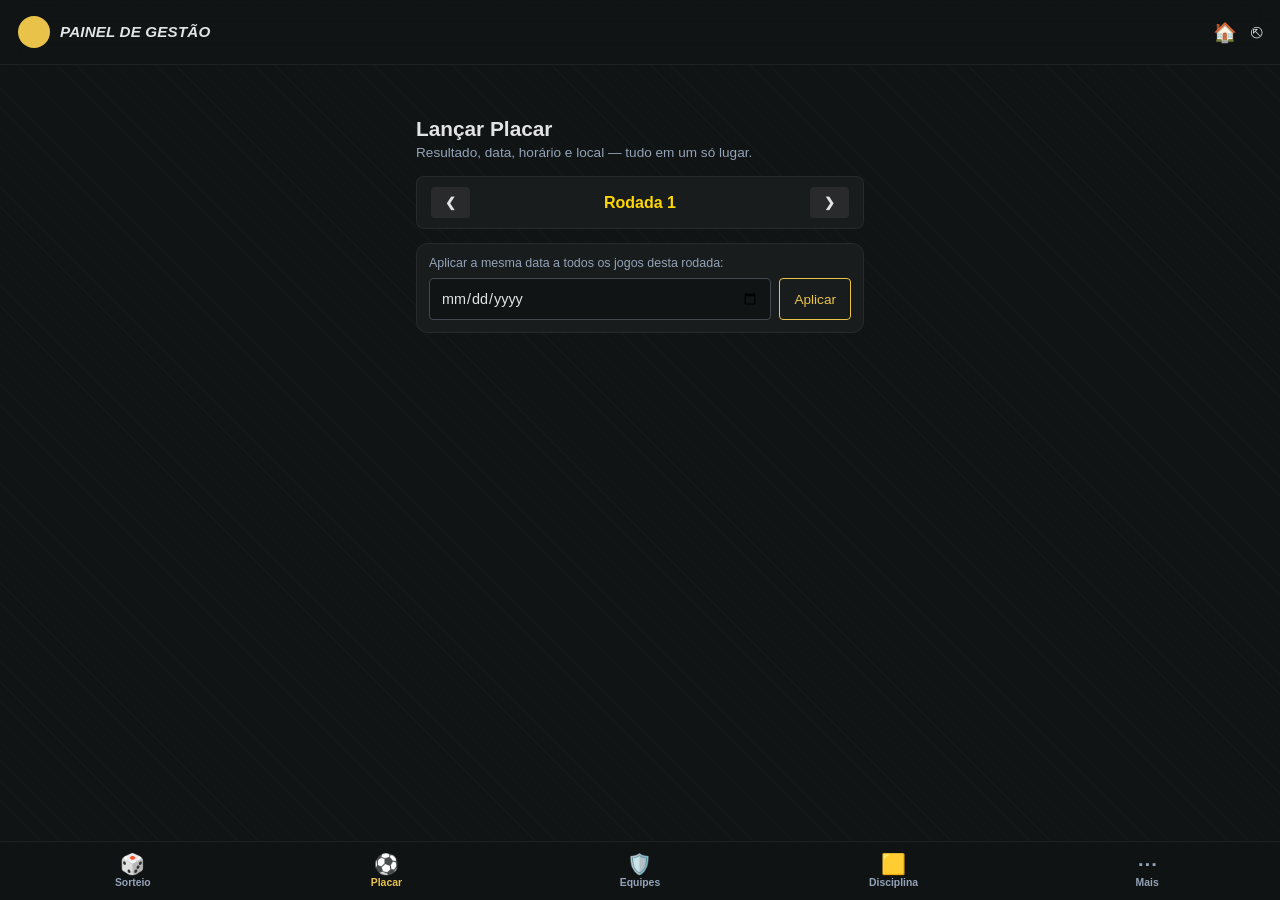
==== admin.html @ 766b2cd8 "melhorias4" ====
<!DOCTYPE html>
<html lang="pt-BR">
<head>
  <meta charset="UTF-8">
  <meta name="viewport" content="width=device-width, initial-scale=1.0, viewport-fit=cover">
  <title>Admin — SUMED 2026</title>
  <link rel="manifest" href="/manifest.json">
  <meta name="theme-color" content="#111415">
  <meta name="apple-mobile-web-app-capable" content="yes">
  <link rel="stylesheet" href="style.css">
</head>
<body>

  <div class="topbar">
    <div class="topbar-left">
      <div class="topbar-logo"><img src="/icons/icon-192.png" onerror="this.style.display='none'" alt=""></div>
      <div>
        <span class="topbar-title" style="font-size:0.95rem;">Painel de Gestão</span>
        <div id="user-badge" style="font-size:0.68rem; color:var(--text-muted);"></div>
      </div>
    </div>
    <div style="display:flex; gap:14px; align-items:center;">
      <a href="index.html" class="topbar-icon" style="text-decoration:none;" title="Voltar ao app público">🏠</a>
      <button class="topbar-icon" onclick="logout()" title="Sair">⎋</button>
    </div>
  </div>

  <div class="container">
    <div class="pill-toggle" id="admin-categoria-toggle"></div>
  </div>

  <div class="container" style="padding-top:0;">

    <!-- SORTEIO -->
    <section id="screen-sorteio" class="screen">
      <p class="section-label">Sorteio & Rodadas</p>
      <p class="section-sub">Geração automática do calendário — todos contra todos.</p>

      <div class="card card-accent">
        <div class="card-title">Gerador Automático (Round-Robin)</div>
        <p style="color:var(--text-muted); font-size:0.85rem; margin-bottom:15px;">
          Gera as 13 rodadas com folga automática, sem repetir a equipe que folga. Afeta somente a categoria selecionada acima.
        </p>
        <button class="btn-action" id="btn-gerar-sorteio" onclick="generateDraw()" style="width:100%;">🎲 Gerar Novo Sorteio</button>
        <p id="sorteio-restrito-msg" style="display:none; color:var(--text-muted); font-size:0.8rem; margin-top:10px;">
          Apenas AdminMaster ou Presidente podem gerar um novo sorteio.
        </p>
      </div>

      <div class="card">
        <div class="card-title">Equipes na categoria</div>
        <div id="admin-teams-summary"></div>
      </div>

      <div class="card-title" style="margin-top:6px;">Calendário Completo</div>
      <div id="admin-calendario-completo"></div>
    </section>

    <!-- PLACAR (lançar resultado + editar data/hora/local, unificado) -->
    <section id="screen-placar" class="screen active">
      <p class="section-label">Lançar Placar</p>
      <p class="section-sub">Resultado, data, horário e local — tudo em um só lugar.</p>

      <div class="round-selector">
        <button class="round-btn" onclick="changeAdminRound(-1)">❮</button>
        <span id="admin-round-title" style="font-weight:800; color:var(--gold-bright);">Rodada 1</span>
        <button class="round-btn" onclick="changeAdminRound(1)">❯</button>
      </div>

      <div class="card" style="padding:12px;">
        <p style="font-size:0.78rem; color:var(--text-muted); margin-bottom:8px;">Aplicar a mesma data a todos os jogos desta rodada:</p>
        <div style="display:flex; gap:8px;">
          <input type="date" id="bulk-round-date" class="form-control" style="flex:1;">
          <button class="btn-secondary" onclick="aplicarDataRodadaUI()">Aplicar</button>
        </div>
      </div>

      <div id="admin-matches-list"></div>
    </section>

    <!-- EQUIPES -->
    <section id="screen-equipes" class="screen">
      <p class="section-label">Equipes</p>

      <div class="card" id="card-nova-equipe">
        <div class="card-title">Nova Equipe <span id="nova-equipe-categoria-label" style="color:var(--text-muted); font-weight:400; font-size:0.75rem;"></span></div>
        <form id="form-team" onsubmit="saveTeam(event)">
          <div class="form-group">
            <label>Nome da Equipe</label>
            <input type="text" id="team-name" class="form-control" required>
          </div>
          <div class="form-group">
            <label>Escudo</label>
            <div class="upload-field">
              <img id="escudo-preview" class="upload-preview" src="" style="display:none;">
              <input type="file" id="team-escudo" accept="image/*" class="form-control" onchange="previewImage('team-escudo','escudo-preview')">
            </div>
          </div>
          <div class="form-group">
            <label>Presidente</label>
            <input type="text" id="team-president" class="form-control">
          </div>
          <div class="form-group">
            <label>Capitão</label>
            <select id="team-captain" class="form-control">
              <option value="">— Adicione jogadores para escolher —</option>
            </select>
          </div>
          <div class="form-group">
            <label>Comissão Técnica</label>
            <input type="text" id="team-staff" class="form-control">
          </div>
          <div class="form-group">
            <label>Diretor de Marketing</label>
            <input type="text" id="team-marketing" class="form-control">
          </div>

          <div class="form-group">
            <label>Jogadores</label>
            <p class="min-jogadores-note" id="min-jogadores-note"></p>
            <div id="jogadores-list"></div>
            <button type="button" class="btn-secondary" id="btn-add-jogador-row" onclick="addJogadorRow()">+ Adicionar Linha de Jogador</button>
          </div>

          <div style="display:flex; gap:8px; margin-top:10px;">
            <button type="submit" class="btn-action" id="btn-salvar-equipe" style="flex:1;">Salvar Equipe</button>
            <button type="button" class="btn-secondary" id="btn-cancelar-edicao" style="display:none;" onclick="cancelEditTeam()">Cancelar</button>
          </div>
        </form>
      </div>

      <div class="card">
        <div class="card-title">Equipes Cadastradas</div>
        <div id="admin-teams-list"></div>
      </div>
    </section>

    <!-- DISCIPLINA -->
    <section id="screen-disciplina" class="screen">
      <p class="section-label">Disciplina</p>
      <p class="section-sub">Cartões, contusões, punições e suspensões (registro manual).</p>

      <div class="card">
        <form id="form-evento" onsubmit="saveEvento(event)">
          <div class="form-group">
            <label>Equipe</label>
            <select id="evento-equipe" class="form-control" onchange="populateJogadoresDoEvento()" required></select>
          </div>
          <div class="form-group">
            <label>Jogador</label>
            <select id="evento-jogador" class="form-control" required></select>
          </div>
          <div class="form-group">
            <label>Tipo</label>
            <select id="evento-tipo" class="form-control" onchange="toggleSuspensaoField()">
              <option value="cartao_amarelo">🟨 Cartão Amarelo</option>
              <option value="cartao_vermelho">🟥 Cartão Vermelho</option>
              <option value="contusao">🩹 Contusão</option>
              <option value="punicao">⚠️ Punição</option>
              <option value="suspensao">⛔ Suspensão</option>
              <option value="outro">📌 Outro</option>
            </select>
          </div>
          <div class="form-group">
            <label>Partida relacionada (opcional)</label>
            <select id="evento-partida" class="form-control">
              <option value="">— Não vinculada a uma partida —</option>
            </select>
          </div>
          <div class="form-group">
            <label>Minuto (opcional)</label>
            <input type="number" id="evento-minuto" class="form-control" min="0" max="120">
          </div>
          <div class="form-group" id="grupo-rodada-suspensao" style="display:none;">
            <label>Suspenso cumpre na rodada nº</label>
            <input type="number" id="evento-rodada-suspensao" class="form-control" min="1" max="13">
          </div>
          <div class="form-group">
            <label>Observação</label>
            <textarea id="evento-descricao" class="form-control" rows="2"></textarea>
          </div>
          <button type="submit" class="btn-action" style="width:100%;">Registrar</button>
        </form>
      </div>

      <div class="card">
        <div class="card-title">Histórico de Ocorrências</div>
        <div id="admin-eventos-list"></div>
      </div>
    </section>

    <!-- MAIS -->
    <section id="screen-mais" class="screen">
      <p class="section-label">Mais</p>

      <div class="menu-list-item" onclick="switchAdminScreen('formato')">
        <div class="quick-icon">🎽</div>
        <div class="quick-body"><div class="quick-title">Formato do Campeonato</div></div>
        <div class="quick-arrow">↗</div>
      </div>
      <div class="menu-list-item" onclick="switchAdminScreen('identidade')">
        <div class="quick-icon">🎨</div>
        <div class="quick-body"><div class="quick-title">Identidade Visual</div></div>
        <div class="quick-arrow">↗</div>
      </div>
      <div class="menu-list-item" onclick="switchAdminScreen('patrocinadores')">
        <div class="quick-icon">💰</div>
        <div class="quick-body"><div class="quick-title">Patrocinadores</div></div>
        <div class="quick-arrow">↗</div>
      </div>
      <div class="menu-list-item" id="menu-usuarios" style="display:none;" onclick="switchAdminScreen('usuarios')">
        <div class="quick-icon">👤</div>
        <div class="quick-body"><div class="quick-title">Usuários</div></div>
        <div class="quick-arrow">↗</div>
      </div>
      <div class="menu-list-item" onclick="window.location.href='index.html'">
        <div class="quick-icon">🌐</div>
        <div class="quick-body"><div class="quick-title">Aplicativo Público</div></div>
        <div class="quick-arrow">↗</div>
      </div>
      <div class="menu-list-item" onclick="logout()">
        <div class="quick-icon">⎋</div>
        <div class="quick-body"><div class="quick-title">Sair</div></div>
      </div>
    </section>

    <!-- FORMATO DO CAMPEONATO -->
    <section id="screen-formato" class="screen">
      <div style="display:flex; align-items:center; gap:10px; margin-bottom:14px;">
        <button class="topbar-back" onclick="switchAdminScreen('mais')">←</button>
        <span class="section-label" style="margin:0;">Formato do Campeonato</span>
      </div>
      <p class="section-sub">Categoria: <b id="formato-categoria-label"></b></p>

      <div class="card">
        <form id="form-formato" onsubmit="saveFormato(event)">
          <div class="form-group">
            <label>Modalidade</label>
            <select id="formato-modalidade" class="form-control">
              <option value="campo">Campo (11 jogadores)</option>
              <option value="quadra">Quadra (5 jogadores)</option>
              <option value="society">Society (5, 6 ou 7 jogadores)</option>
            </select>
          </div>
          <div class="form-group">
            <label>Titulares</label>
            <input type="number" id="formato-titulares" class="form-control" min="1" max="11" required>
          </div>
          <div class="form-group">
            <label>Reservas</label>
            <input type="number" id="formato-reservas" class="form-control" min="0" max="15" required>
          </div>
          <button type="submit" class="btn-action" style="width:100%;">Salvar Formato</button>
        </form>
      </div>
    </section>

    <!-- IDENTIDADE VISUAL -->
    <section id="screen-identidade" class="screen">
      <div style="display:flex; align-items:center; gap:10px; margin-bottom:14px;">
        <button class="topbar-back" onclick="switchAdminScreen('mais')">←</button>
        <span class="section-label" style="margin:0;">Identidade Visual</span>
      </div>
      <p class="section-sub">Vale pras duas categorias (Masculino/Feminino) — é a marca do campeonato inteiro, não de uma equipe.</p>

      <div class="card">
        <div class="card-title">Logo do Torneio</div>
        <p style="color:var(--text-muted); font-size:0.78rem; margin-bottom:10px;">Aparece no canto esquerdo do cabeçalho do app público — e também vira o ícone do aplicativo quando alguém instala no celular.</p>
        <div class="upload-field">
          <img id="identidade-logo-preview" class="upload-preview" src="" style="display:none;">
          <input type="file" id="identidade-logo-torneio" accept="image/*" class="form-control">
        </div>
      </div>

      <div class="card">
        <div class="card-title">Patrocinador Master</div>
        <p style="color:var(--text-muted); font-size:0.78rem; margin-bottom:10px;">Aparece no canto direito do cabeçalho, no mesmo formato circular da logo do torneio.</p>
        <div class="upload-field">
          <img id="identidade-master-preview" class="upload-preview" src="" style="display:none;">
          <input type="file" id="identidade-logo-master" accept="image/*" class="form-control">
        </div>
        <div class="form-group" style="margin-top:12px;">
          <label>Link do patrocinador (opcional)</label>
          <input type="url" id="identidade-master-link" class="form-control" placeholder="https://instagram.com/...">
        </div>
      </div>

      <button class="btn-action" style="width:100%;" onclick="saveIdentidadeVisual()">Salvar Identidade Visual</button>
    </section>

    <!-- PATROCINADORES -->
    <section id="screen-patrocinadores" class="screen">
      <div style="display:flex; align-items:center; gap:10px; margin-bottom:14px;">
        <button class="topbar-back" onclick="switchAdminScreen('mais')">←</button>
        <span class="section-label" style="margin:0;">Patrocinadores</span>
      </div>

      <div class="card">
        <div class="card-title">Novo Patrocinador</div>
        <form id="form-sponsor" onsubmit="saveSponsor(event)">
          <div class="form-group">
            <label>Nome</label>
            <input type="text" id="sponsor-name" class="form-control" required>
          </div>
          <div class="form-group">
            <label>Logo</label>
            <div class="upload-field">
              <img id="sponsor-preview" class="upload-preview" src="" style="display:none;">
              <input type="file" id="sponsor-logo" accept="image/*" class="form-control" required onchange="previewImage('sponsor-logo','sponsor-preview')">
            </div>
          </div>
          <div class="form-group">
            <label>Link (Instagram, site, rede social)</label>
            <input type="url" id="sponsor-link" class="form-control" placeholder="https://instagram.com/seu_patrocinador">
          </div>
          <div class="form-group">
            <label>Ordem de exibição</label>
            <input type="number" id="sponsor-order" class="form-control" value="0">
          </div>
          <button type="submit" class="btn-action" style="width:100%;">Salvar Patrocinador</button>
        </form>
      </div>

      <div class="card">
        <div class="card-title">Patrocinadores Cadastrados</div>
        <div id="admin-sponsors-list"></div>
      </div>
    </section>

    <!-- USUÁRIOS (só AdminMaster) -->
    <section id="screen-usuarios" class="screen">
      <div style="display:flex; align-items:center; gap:10px; margin-bottom:14px;">
        <button class="topbar-back" onclick="switchAdminScreen('mais')">←</button>
        <span class="section-label" style="margin:0;">Usuários</span>
      </div>

      <div class="card">
        <div class="card-title">Novo Usuário</div>
        <form id="form-user" onsubmit="saveUser(event)">
          <div class="form-group">
            <label>Nome</label>
            <input type="text" id="user-name" class="form-control" required>
          </div>
          <div class="form-group">
            <label>E-mail</label>
            <input type="email" id="user-email" class="form-control" required>
          </div>
          <div class="form-group">
            <label>Senha provisória</label>
            <input type="password" id="user-password" class="form-control" required minlength="6">
          </div>
          <div class="form-group">
            <label>Papel</label>
            <select id="user-role" class="form-control">
              <option value="diretor">Diretor</option>
              <option value="presidente">Presidente</option>
              <option value="admin_master">AdminMaster</option>
            </select>
          </div>
          <button type="submit" class="btn-action" style="width:100%;">Criar Usuário</button>
        </form>
      </div>

      <div class="card">
        <div class="card-title">Usuários Cadastrados</div>
        <div id="admin-users-list"></div>
      </div>
    </section>

    <!-- SÚMULA COMPLETA DE UMA PARTIDA -->
    <section id="screen-sumula-admin" class="screen">
      <div style="display:flex; align-items:center; gap:10px; margin-bottom:14px;">
        <button class="topbar-back" onclick="switchAdminScreen('placar')">←</button>
        <span class="section-label" style="margin:0;" id="sumula-admin-title">Súmula</span>
      </div>

      <div class="card" style="border-color: var(--gold);">
        <div class="card-title">⚽ Gols & Assistências</div>
        <div style="display:grid; grid-template-columns:1fr 1fr; gap:8px;">
          <select id="gol-equipe" class="form-control" onchange="populateJogadoresDoSelect('gol-equipe','gol-jogador'); populateJogadoresDoSelect('gol-equipe','gol-assistencia')"></select>
          <select id="gol-jogador" class="form-control"></select>
        </div>
        <div style="margin-top:8px;">
          <label style="display:block; font-size:0.68rem; text-transform:uppercase; letter-spacing:0.04em; color:var(--text-muted); margin-bottom:5px;">Assistência (opcional)</label>
          <select id="gol-assistencia" class="form-control">
            <option value="">Sem assistência</option>
          </select>
        </div>
        <div style="display:grid; grid-template-columns:1fr 1fr; gap:8px; margin-top:8px;">
          <input type="number" id="gol-minuto" class="form-control" placeholder="Minuto">
          <select id="gol-tipo" class="form-control">
            <option value="normal">Tempo normal</option>
            <option value="prorrogacao">Prorrogação</option>
          </select>
        </div>
        <button class="btn-action" style="margin-top:8px; width:100%;" onclick="addGolUI()">+ Registrar Gol</button>
        <div id="admin-gols-list" style="margin-top:10px;"></div>
      </div>

      <div class="card" style="border-color: var(--danger-strong);">
        <div class="card-title">🔴 Transmissão Ao Vivo</div>
        <label style="display:flex; align-items:center; gap:8px; font-size:0.85rem; margin-bottom:12px;">
          <input type="checkbox" id="chk-ao-vivo" onchange="toggleAoVivoUI(this.checked)"> Esta partida está rolando agora
        </label>
        <div id="wrap-placar-ao-vivo" style="display:none; margin-bottom:12px;">
          <div style="display:flex; align-items:center; justify-content:space-around; gap:10px;">
            <div style="text-align:center;">
              <div id="live-nome-a" style="font-size:0.78rem; font-weight:700; margin-bottom:6px;"></div>
              <div style="display:flex; align-items:center; gap:8px;">
                <button class="btn-secondary" onclick="ajustarPlacarAoVivo('a',-1)">−</button>
                <span id="live-score-a" style="font-size:1.3rem; font-weight:800; min-width:24px;">0</span>
                <button class="btn-secondary" onclick="ajustarPlacarAoVivo('a',1)">+</button>
              </div>
            </div>
            <div style="text-align:center;">
              <div id="live-nome-b" style="font-size:0.78rem; font-weight:700; margin-bottom:6px;"></div>
              <div style="display:flex; align-items:center; gap:8px;">
                <button class="btn-secondary" onclick="ajustarPlacarAoVivo('b',-1)">−</button>
                <span id="live-score-b" style="font-size:1.3rem; font-weight:800; min-width:24px;">0</span>
                <button class="btn-secondary" onclick="ajustarPlacarAoVivo('b',1)">+</button>
              </div>
            </div>
          </div>
        </div>
        <div class="form-group">
          <label>Link da transmissão (Instagram, YouTube, Facebook...)</label>
          <input type="url" id="link-transmissao" class="form-control" placeholder="https://instagram.com/...">
        </div>
        <button class="btn-secondary" style="width:100%;" onclick="salvarLinkTransmissaoUI()">Salvar Link</button>
      </div>

      <div class="card">
        <div class="card-title">Prorrogação & Pênaltis</div>
        <label style="display:flex; align-items:center; gap:8px; font-size:0.85rem; margin-bottom:10px;">
          <input type="checkbox" id="chk-prorrogacao" onchange="toggleFlagUI('teve_prorrogacao', this.checked)"> Partida teve prorrogação
        </label>
        <label style="display:flex; align-items:center; gap:8px; font-size:0.85rem;">
          <input type="checkbox" id="chk-penaltis" onchange="toggleFlagUI('teve_penaltis', this.checked); toggleWrap('wrap-penaltis', this.checked)"> Partida teve disputa de pênaltis
        </label>

        <div id="wrap-penaltis" style="display:none; margin-top:14px;">
          <div style="display:grid; grid-template-columns:1fr 1fr auto auto; gap:8px; align-items:center;">
            <select id="pen-equipe" class="form-control"></select>
            <select id="pen-jogador" class="form-control"></select>
            <input type="number" id="pen-ordem" class="form-control" placeholder="Ordem" style="width:70px;">
            <label style="display:flex; align-items:center; gap:4px; font-size:0.75rem;"><input type="checkbox" id="pen-convertido" checked> ✓</label>
          </div>
          <button class="btn-secondary" style="margin-top:8px;" onclick="addPenaltiUI()">+ Cobrança</button>
          <div id="admin-penaltis-list" style="margin-top:10px;"></div>
        </div>
      </div>

      <div class="card">
        <div class="card-title">📝 Escalação & Notas</div>
        <p style="color:var(--text-muted); font-size:0.78rem; margin-bottom:10px;">Marque os titulares (limite configurado em "Formato do Campeonato") e lance a nota de cada jogador ao fim da partida.</p>
        <div id="admin-escalacao-times"></div>
      </div>

      <div class="card">
        <div class="card-title">🟨 Cartões</div>
        <p style="color:var(--text-muted); font-size:0.85rem;">Cartões e outras ocorrências disciplinares são lançados na aba <b>Disciplina</b>, já vinculáveis a esta partida.</p>
        <button class="btn-secondary" style="margin-top:8px;" onclick="switchAdminScreen('disciplina')">Ir para Disciplina →</button>
      </div>
    </section>

  </div>

  <nav class="bottom-nav">
    <button class="bottom-nav-item" data-screen="sorteio" onclick="switchAdminScreen('sorteio')">
      <span class="icon">🎲</span><span>Sorteio</span>
    </button>
    <button class="bottom-nav-item active" data-screen="placar" onclick="switchAdminScreen('placar')">
      <span class="icon">⚽</span><span>Placar</span>
    </button>
    <button class="bottom-nav-item" data-screen="equipes" onclick="switchAdminScreen('equipes')">
      <span class="icon">🛡️</span><span>Equipes</span>
    </button>
    <button class="bottom-nav-item" data-screen="disciplina" onclick="switchAdminScreen('disciplina')">
      <span class="icon">🟨</span><span>Disciplina</span>
    </button>
    <button class="bottom-nav-item" data-screen="mais" onclick="switchAdminScreen('mais')">
      <span class="icon">⋯</span><span>Mais</span>
    </button>
  </nav>

  <script src="https://cdn.jsdelivr.net/npm/@supabase/supabase-js@2"></script>
  <script src="supabaseClient.js"></script>
  <script src="data.js"></script>
  <script src="admin.js"></script>
</body>
</html>
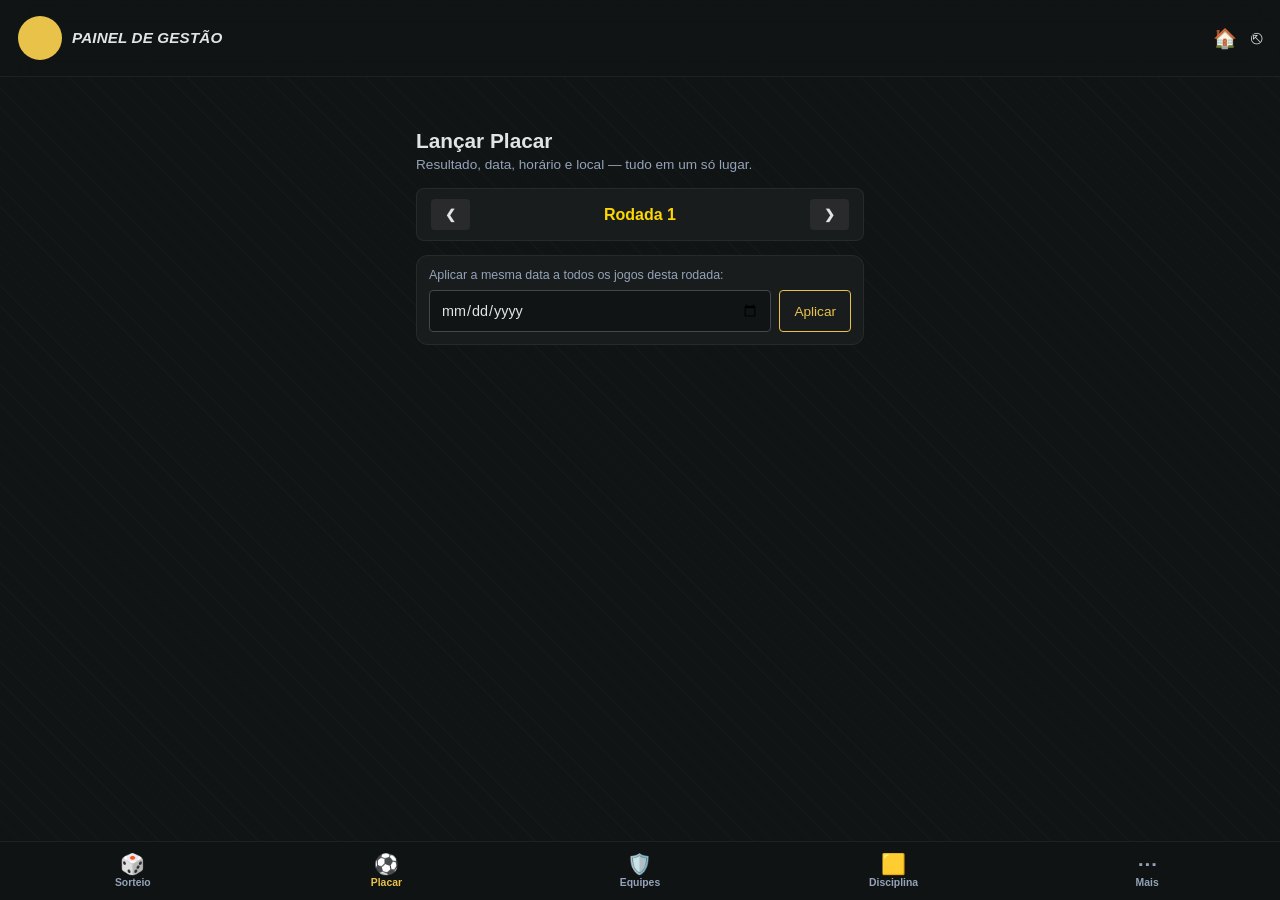
==== commit 236d1792: "acertos" ====
--- a/admin.html
+++ b/admin.html
@@ -274,9 +274,9 @@
 
       <div class="card">
         <div class="card-title">Patrocinador Master</div>
-        <p style="color:var(--text-muted); font-size:0.78rem; margin-bottom:10px;">Aparece no canto direito do cabeçalho, no mesmo formato circular da logo do torneio.</p>
+        <p style="color:var(--text-muted); font-size:0.78rem; margin-bottom:10px;">Aparece no canto direito do cabeçalho, em um bloco retangular com o rótulo "PATROCINADOR MASTER" acima. Envie a logo já com fundo transparente ou branco — ela é exibida inteira (sem cortar), então prefira uma arte na horizontal.</p>
         <div class="upload-field">
-          <img id="identidade-master-preview" class="upload-preview" src="" style="display:none;">
+          <img id="identidade-master-preview" class="upload-preview upload-preview-rect" src="" style="display:none;">
           <input type="file" id="identidade-logo-master" accept="image/*" class="form-control">
         </div>
         <div class="form-group" style="margin-top:12px;">
@@ -452,7 +452,7 @@
 
       <div class="card">
         <div class="card-title">📝 Escalação & Notas</div>
-        <p style="color:var(--text-muted); font-size:0.78rem; margin-bottom:10px;">Marque os titulares (limite configurado em "Formato do Campeonato") e lance a nota de cada jogador ao fim da partida.</p>
+        <p style="color:var(--text-muted); font-size:0.78rem; margin-bottom:10px;">Marque até 5 titulares. Depois disso, use "Registrar substituição" pra colocar outros jogadores em campo (sem limite de trocas, e quem sai pode voltar depois). As notas ficam liberadas só após a partida concluída, e só pra quem participou.</p>
         <div id="admin-escalacao-times"></div>
       </div>
 
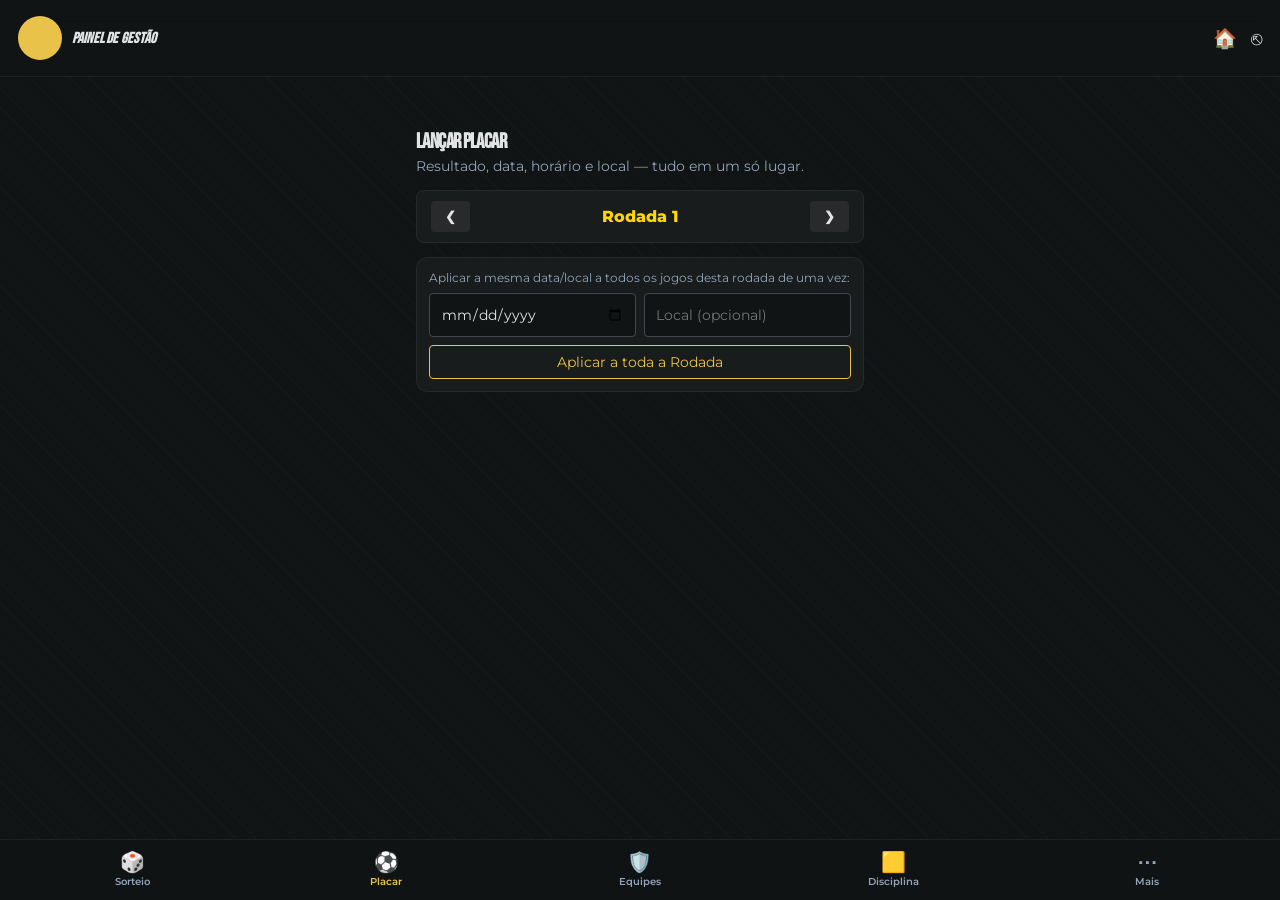
==== commit 4aa0c0f1: "sorteio" ====
--- a/admin.html
+++ b/admin.html
@@ -36,15 +36,55 @@
       <p class="section-label">Sorteio & Rodadas</p>
       <p class="section-sub">Geração automática do calendário — todos contra todos.</p>
 
+      <div class="card card-accent" id="card-restricoes-sorteio">
+        <div class="card-title">🎯 Pré-Sorteio — Regras Especiais</div>
+        <p style="color:var(--text-muted); font-size:0.85rem; margin-bottom:15px;">
+          Configure antes de sortear. Essas regras têm prioridade sobre o sorteio aleatório — o sistema tenta várias combinações até encontrar uma que respeite todas elas. Só o AdminMaster vê e edita esta seção; ao salvar, quem for iniciar o sorteio (inclusive o Presidente) já usa essas regras automaticamente.
+        </p>
+
+        <div class="form-group">
+          <label>Equipe com folga obrigatória na Rodada 1</label>
+          <select id="folga-rodada1-select" class="form-control">
+            <option value="">— Automático (sem preferência) —</option>
+          </select>
+          <p style="font-size:0.72rem; color:var(--text-muted); margin-top:4px;">Só tem efeito se o número de equipes for ímpar (senão não existe folga na Rodada 1).</p>
+        </div>
+
+        <div class="form-group">
+          <label>Pares que NÃO podem se enfrentar antes da Rodada 3</label>
+          <div style="display:grid; grid-template-columns: 1fr 1fr; gap:8px;">
+            <select id="par-restrito-a" class="form-control"></select>
+            <select id="par-restrito-b" class="form-control"></select>
+          </div>
+          <button type="button" class="btn-secondary" style="width:100%; margin-top:8px;" onclick="addParRestritoUI()">+ Adicionar par restrito</button>
+          <div id="lista-pares-restritos" style="margin-top:10px;"></div>
+        </div>
+
+        <button type="button" class="btn-action" id="btn-salvar-pre-sorteio" style="width:100%; margin-top:14px;" onclick="salvarConfigSorteioUI()">💾 Salvar Configuração</button>
+      </div>
+
       <div class="card card-accent">
-        <div class="card-title">Gerador Automático (Round-Robin)</div>
+        <div class="card-title">🎬 Sorteio Ao Vivo</div>
         <p style="color:var(--text-muted); font-size:0.85rem; margin-bottom:15px;">
-          Gera as 13 rodadas com folga automática, sem repetir a equipe que folga. Afeta somente a categoria selecionada acima.
+          Abre uma tela cheia, ideal pra projetar — sorteia um time por vez, no seu ritmo (você controla quando revelar cada um). Ao final, um botão libera a geração automática do restante das rodadas.
         </p>
-        <button class="btn-action" id="btn-gerar-sorteio" onclick="generateDraw()" style="width:100%;">🎲 Gerar Novo Sorteio</button>
+        <button class="btn-action" id="btn-gerar-sorteio" onclick="iniciarSorteioAoVivo()" style="width:100%;">🎲 Iniciar Sorteio Ao Vivo</button>
         <p id="sorteio-restrito-msg" style="display:none; color:var(--text-muted); font-size:0.8rem; margin-top:10px;">
           Apenas AdminMaster ou Presidente podem gerar um novo sorteio.
         </p>
+
+        <details style="margin-top:14px;">
+          <summary style="color:var(--text-muted); font-size:0.8rem; cursor:pointer;">Modo rápido (sem animação, sem regras especiais)</summary>
+          <button class="btn-secondary" style="width:100%; margin-top:10px;" onclick="generateDraw()">Gerar sorteio instantâneo (substitui tudo)</button>
+        </details>
+      </div>
+
+      <div class="card" style="border-color: var(--danger-strong);">
+        <div class="card-title" style="color: var(--danger-strong);">⚠️ Zona de Perigo</div>
+        <p style="color:var(--text-muted); font-size:0.85rem; margin-bottom:12px;">
+          Apaga TODAS as rodadas, placares e súmulas já lançados da categoria selecionada — sem gerar um novo sorteio no lugar. Use antes de sortear de novo do zero, ou pra corrigir uma configuração errada sem precisar mexer no banco de dados diretamente.
+        </p>
+        <button class="btn-secondary" style="width:100%; border-color:var(--danger-strong); color:var(--danger-strong);" onclick="zerarSorteioUI()">🗑️ Zerar sorteio desta categoria</button>
       </div>
 
       <div class="card">
@@ -68,11 +108,12 @@
       </div>
 
       <div class="card" style="padding:12px;">
-        <p style="font-size:0.78rem; color:var(--text-muted); margin-bottom:8px;">Aplicar a mesma data a todos os jogos desta rodada:</p>
-        <div style="display:flex; gap:8px;">
-          <input type="date" id="bulk-round-date" class="form-control" style="flex:1;">
-          <button class="btn-secondary" onclick="aplicarDataRodadaUI()">Aplicar</button>
-        </div>
+        <p style="font-size:0.78rem; color:var(--text-muted); margin-bottom:8px;">Aplicar a mesma data/local a todos os jogos desta rodada de uma vez:</p>
+        <div style="display:grid; grid-template-columns: 1fr 1fr; gap:8px;">
+          <input type="date" id="bulk-round-date" class="form-control">
+          <input type="text" id="bulk-round-local" class="form-control" placeholder="Local (opcional)">
+        </div>
+        <button class="btn-secondary" style="width:100%; margin-top:8px;" onclick="aplicarDataRodadaUI()">Aplicar a toda a Rodada</button>
       </div>
 
       <div id="admin-matches-list"></div>
@@ -402,6 +443,7 @@
         <label style="display:flex; align-items:center; gap:8px; font-size:0.85rem; margin-bottom:12px;">
           <input type="checkbox" id="chk-ao-vivo" onchange="toggleAoVivoUI(this.checked)"> Esta partida está rolando agora
         </label>
+        <p id="ao-vivo-travada-msg" style="display:none; color:var(--gold); font-size:0.78rem; margin-top:-6px; margin-bottom:12px;">🔒 Partida encerrada — placar travado, não é possível voltar a "Ao Vivo".</p>
         <div id="wrap-placar-ao-vivo" style="display:none; margin-bottom:12px;">
           <div style="display:flex; align-items:center; justify-content:space-around; gap:10px;">
             <div style="text-align:center;">
@@ -483,6 +525,35 @@
     </button>
   </nav>
 
+  <!-- OVERLAY: SORTEIO AO VIVO (tela cheia — pensada pra ser projetada/acompanhada por um público) -->
+  <div id="sorteio-overlay" class="sorteio-overlay" style="display:none;">
+    <button class="sorteio-overlay-close" onclick="fecharSorteioOverlayUI()" title="Fechar">✕</button>
+
+    <div class="sorteio-overlay-header">🏆 SUMED 2026 — Sorteio da Rodada 1</div>
+
+    <div class="sorteio-overlay-body">
+      <div id="sorteio-overlay-etapa" class="sorteio-overlay-etapa">Jogo 1 · Time 1</div>
+
+      <div class="sorteio-roleta-wrap">
+        <div id="sorteio-roleta-shield" class="sorteio-roleta-shield">
+          <span class="sorteio-shield-placeholder">?</span>
+        </div>
+      </div>
+      <div id="sorteio-roleta-nome" class="sorteio-roleta-nome">&nbsp;</div>
+
+      <button class="btn-action sorteio-btn-sortear" id="btn-sortear-proximo" onclick="sortearProximoUI()">🎲 Sortear</button>
+      <button class="btn-secondary sorteio-btn-pular" id="btn-pular-animacao" onclick="pularAnimacaoSorteioUI()">⏭️ Pular animação</button>
+
+      <div id="sorteio-folga-reveal" class="sorteio-folga-reveal" style="display:none;"></div>
+
+      <button class="btn-action" id="btn-gerar-restante" style="display:none;" onclick="gerarRestanteRodadasUI()">✅ Gerar Rodadas 2 a 13 automaticamente</button>
+    </div>
+
+    <div class="sorteio-overlay-progresso">
+      <div id="sorteio-progresso-lista" class="sorteio-progresso-lista"></div>
+    </div>
+  </div>
+
   <script src="https://cdn.jsdelivr.net/npm/@supabase/supabase-js@2"></script>
   <script src="supabaseClient.js"></script>
   <script src="data.js"></script>
--- a/style.css
+++ b/style.css
@@ -0,0 +1,1740 @@
+@import url('https://fonts.googleapis.com/css2?family=Bebas+Neue&family=Montserrat:wght@400;600;700;800&display=swap');
+/* =====================================================================
+   SUMED 2026 — Design System
+   ===================================================================== */
+
+:root {
+  --bg: #111415;
+  --surface: #191c1d;
+  --surface-high: #282a2b;
+  --surface-highest: #323536;
+  --border: #43474e;
+  --border-soft: rgba(255, 255, 255, 0.06);
+  --gold: #e9c349;
+  --gold-bright: #ffd700;
+  --gold-glow: rgba(233, 195, 73, 0.18);
+  --silver: #c6c6c6;
+  --silver-glow: rgba(198, 198, 198, 0.15);
+  --danger: #ffb4ab;
+  --danger-strong: #ef4444;
+  --text: #e1e3e4;
+  --text-muted: #94a3b8;
+  --radius-sm: 0.25rem;
+  --radius-md: 0.5rem;
+  --radius-lg: 0.75rem;
+}
+
+* {
+  box-sizing: border-box;
+  margin: 0;
+  padding: 0;
+  font-family: "Montserrat", "Segoe UI", sans-serif;
+}
+html,
+body {
+  background: var(--bg);
+}
+body {
+  color: var(--text);
+  min-height: 100vh;
+  padding-bottom: calc(72px + env(safe-area-inset-bottom));
+  padding-top: env(safe-area-inset-top);
+  background-image: repeating-linear-gradient(
+    45deg,
+    rgba(255, 255, 255, 0.015) 0px,
+    rgba(255, 255, 255, 0.015) 1px,
+    transparent 1px,
+    transparent 14px
+  );
+}
+
+h1,
+h2,
+h3,
+h4,
+.headline,
+.topbar-title,
+.section-label,
+.card-title {
+  font-family: "Bebas Neue", "Segoe UI", sans-serif;
+  font-weight: 400;
+  letter-spacing: -0.03em;
+}
+
+/* ---------------------------------------------------------------------
+   TOP BAR
+--------------------------------------------------------------------- */
+.topbar {
+  display: flex;
+  align-items: center;
+  justify-content: space-between;
+  padding: 16px 18px;
+  background: rgba(17, 20, 21, 0.9);
+  backdrop-filter: blur(12px);
+  position: sticky;
+  top: 0;
+  z-index: 50;
+  border-bottom: 1px solid var(--border-soft);
+}
+.topbar-left {
+  display: flex;
+  align-items: center;
+  gap: 10px;
+}
+.topbar-logo {
+  width: 44px;
+  height: 44px;
+  border-radius: 50%;
+  background: var(--gold);
+  color: var(--bg);
+  font-weight: 800;
+  font-size: 0.7rem;
+  display: flex;
+  align-items: center;
+  justify-content: center;
+  overflow: hidden;
+  flex-shrink: 0;
+}
+.topbar-logo img {
+  width: 100%;
+  height: 100%;
+  object-fit: cover;
+  display: block;
+}
+.topbar-logo a {
+  display: block;
+  width: 100%;
+  height: 100%;
+}
+
+/* Patrocinador Master: bloco retangular (não circular), com o rótulo
+   "PATROCINADOR MASTER" acima da logo pra deixar claro o que é. */
+.sponsor-master-wrap {
+  display: flex;
+  flex-direction: column;
+  align-items: flex-end;
+  gap: 3px;
+  flex-shrink: 0;
+}
+.sponsor-master-label {
+  font-size: 0.52rem;
+  font-weight: 800;
+  letter-spacing: 0.06em;
+  color: var(--gold-bright);
+  text-transform: uppercase;
+  white-space: nowrap;
+}
+.sponsor-master-logo-box {
+  width: 92px;
+  height: 36px;
+  border-radius: 6px;
+  background: #fff;
+  display: flex;
+  align-items: center;
+  justify-content: center;
+  overflow: hidden;
+  flex-shrink: 0;
+}
+.sponsor-master-logo-box img {
+  width: 100%;
+  height: 100%;
+  object-fit: cover;
+  display: block;
+  padding: 3px;
+  box-sizing: border-box;
+}
+.sponsor-master-logo-box a {
+  display: block;
+  width: 100%;
+  height: 100%;
+}
+.topbar-title {
+  font-size: 1.1rem;
+  font-weight: 800;
+  font-style: italic;
+  text-transform: uppercase;
+  letter-spacing: 0.01em;
+}
+.topbar-icon {
+  background: none;
+  border: none;
+  color: var(--text);
+  font-size: 1.2rem;
+  cursor: pointer;
+}
+.topbar-back {
+  background: none;
+  border: none;
+  color: var(--text);
+  font-size: 1.3rem;
+  cursor: pointer;
+}
+
+/* ---------------------------------------------------------------------
+   BOTTOM NAV
+--------------------------------------------------------------------- */
+.bottom-nav {
+  position: fixed;
+  bottom: 0;
+  left: 0;
+  right: 0;
+  z-index: 100;
+  display: flex;
+  justify-content: space-around;
+  align-items: center;
+  background: rgba(17, 20, 21, 0.96);
+  backdrop-filter: blur(14px);
+  border-top: 1px solid var(--border-soft);
+  padding: 8px 6px calc(8px + env(safe-area-inset-bottom));
+}
+.bottom-nav-item {
+  background: none;
+  border: none;
+  color: var(--text-muted);
+  cursor: pointer;
+  display: flex;
+  flex-direction: column;
+  align-items: center;
+  gap: 3px;
+  font-size: 0.65rem;
+  font-weight: 600;
+  padding: 4px 10px;
+  border-radius: var(--radius-sm);
+  flex: 1;
+  max-width: 90px;
+}
+.bottom-nav-item .icon {
+  font-size: 1.25rem;
+  line-height: 1;
+}
+.bottom-nav-item.active {
+  color: var(--gold);
+}
+
+/* ---------------------------------------------------------------------
+   CONTAINER & CARDS
+--------------------------------------------------------------------- */
+.container {
+  max-width: 480px;
+  margin: 0 auto;
+  padding: 16px;
+}
+.screen {
+  display: none;
+}
+.screen.active {
+  display: block;
+}
+
+.card {
+  background: var(--surface);
+  border: 1px solid var(--border-soft);
+  border-radius: var(--radius-lg);
+  padding: 18px;
+  margin-bottom: 16px;
+}
+.card-accent {
+  border-left: 3px solid var(--gold);
+}
+.card-title {
+  color: var(--text);
+  font-size: 1rem;
+  font-weight: 700;
+  margin-bottom: 14px;
+}
+.section-label {
+  font-size: 1.3rem;
+  font-weight: 800;
+  margin: 4px 0 4px;
+}
+.section-sub {
+  color: var(--text-muted);
+  font-size: 0.85rem;
+  margin-bottom: 16px;
+}
+
+/* ---------------------------------------------------------------------
+   PILL TOGGLE (Masculino/Feminino, Ouro/Prata)
+--------------------------------------------------------------------- */
+.pill-toggle {
+  display: flex;
+  gap: 8px;
+  margin-bottom: 16px;
+}
+.pill-btn {
+  flex: 1;
+  padding: 10px 14px;
+  border-radius: 999px;
+  border: 1px solid var(--border);
+  background: transparent;
+  color: var(--text-muted);
+  font-weight: 700;
+  font-size: 0.82rem;
+  text-transform: uppercase;
+  letter-spacing: 0.02em;
+  cursor: pointer;
+  text-align: center;
+}
+.pill-btn.active {
+  background: var(--gold);
+  color: var(--bg);
+  border-color: var(--gold);
+}
+.pill-btn .badge-icon {
+  margin-right: 4px;
+}
+
+/* ---------------------------------------------------------------------
+   HOME — Próxima Rodada (hero)
+--------------------------------------------------------------------- */
+.hero-card {
+  text-align: center;
+  padding: 24px 18px;
+}
+.hero-vs {
+  display: flex;
+  align-items: center;
+  justify-content: space-around;
+  margin: 14px 0;
+}
+.hero-team {
+  display: flex;
+  flex-direction: column;
+  align-items: center;
+  gap: 8px;
+}
+.hero-shield {
+  width: 64px;
+  height: 64px;
+  border-radius: var(--radius-md);
+  background: var(--surface-high);
+  display: flex;
+  align-items: center;
+  justify-content: center;
+  font-size: 1.6rem;
+  overflow: hidden;
+}
+.hero-shield img {
+  width: 100%;
+  height: 100%;
+  object-fit: cover;
+}
+.hero-team-name {
+  font-weight: 700;
+  font-size: 0.95rem;
+}
+.hero-meta {
+  color: var(--gold);
+  font-weight: 800;
+  font-size: 0.85rem;
+  text-transform: uppercase;
+  margin: 10px 0 6px;
+  letter-spacing: 0.03em;
+}
+.hero-tag {
+  display: inline-block;
+  border: 1px solid var(--gold);
+  color: var(--gold);
+  padding: 4px 12px;
+  border-radius: 999px;
+  font-size: 0.72rem;
+  font-weight: 700;
+  margin-bottom: 8px;
+}
+.hero-location {
+  color: var(--text-muted);
+  font-size: 0.82rem;
+  margin-bottom: 16px;
+}
+
+.quick-card {
+  display: flex;
+  align-items: center;
+  gap: 14px;
+  cursor: pointer;
+}
+.quick-icon {
+  width: 44px;
+  height: 44px;
+  border-radius: var(--radius-md);
+  background: var(--surface-high);
+  display: flex;
+  align-items: center;
+  justify-content: center;
+  font-size: 1.2rem;
+  color: var(--gold);
+}
+.quick-body {
+  flex: 1;
+}
+.quick-title {
+  font-weight: 700;
+  font-size: 0.95rem;
+}
+.quick-sub {
+  color: var(--text-muted);
+  font-size: 0.8rem;
+  margin-top: 2px;
+}
+.quick-arrow {
+  color: var(--text-muted);
+  font-size: 1.1rem;
+}
+
+/* ---------------------------------------------------------------------
+   PATROCINADORES
+--------------------------------------------------------------------- */
+.sponsors-block {
+  margin-top: 8px;
+}
+.sponsors-block .section-label {
+  font-size: 1rem;
+  margin-bottom: 10px;
+}
+.sponsors-row {
+  display: flex;
+  gap: 10px;
+  overflow-x: auto;
+  padding-bottom: 4px;
+}
+.sponsor-card {
+  flex: 0 0 auto;
+  width: 150px;
+  height: 64px;
+  background: var(--surface);
+  border: 1px solid var(--border-soft);
+  border-radius: var(--radius-md);
+  overflow: hidden;
+  display: block;
+}
+.sponsor-card img {
+  width: 100%;
+  height: 100%;
+  object-fit: cover;
+  display: block;
+}
+
+/* ---------------------------------------------------------------------
+   TABELA (classificação)
+--------------------------------------------------------------------- */
+.standings-wrap {
+  background: var(--surface);
+  border: 1px solid var(--border-soft);
+  border-radius: var(--radius-lg);
+  overflow-x: auto;
+  overflow-y: hidden;
+  -webkit-overflow-scrolling: touch;
+}
+table.standings {
+  width: 100%;
+  border-collapse: collapse;
+  font-size: 0.85rem;
+}
+table.standings th,
+table.standings td {
+  white-space: nowrap;
+}
+table.standings th {
+  background: var(--surface-high);
+  color: var(--text-muted);
+  text-transform: uppercase;
+  font-size: 0.68rem;
+  letter-spacing: 0.05em;
+  padding: 10px 6px;
+  font-weight: 700;
+}
+table.standings td {
+  padding: 12px 6px;
+  text-align: center;
+  border-top: 1px solid var(--border-soft);
+}
+table.standings td:nth-child(2) {
+  padding: 6px 4px;
+}
+table.standings td:nth-child(3) {
+  text-align: left;
+  font-weight: 700;
+  cursor: pointer;
+}
+table.standings .standings-shield {
+  width: 24px;
+  height: 24px;
+  border-radius: 50%;
+  overflow: hidden;
+  background: var(--surface-high);
+  display: flex;
+  align-items: center;
+  justify-content: center;
+  font-size: 0.85rem;
+  cursor: pointer;
+}
+table.standings .standings-shield img {
+  width: 100%;
+  height: 100%;
+  object-fit: cover;
+}
+table.standings .pos-cell {
+  font-weight: 800;
+}
+tr.zone-ouro td:first-child {
+  border-left: 3px solid var(--gold);
+}
+tr.zone-ouro .pos-cell {
+  color: var(--gold);
+}
+tr.zone-prata td:first-child {
+  border-left: 3px solid var(--silver);
+}
+tr.zone-elim td:first-child {
+  border-left: 3px solid var(--danger-strong);
+}
+tr.zone-elim {
+  opacity: 0.75;
+}
+tr.zone-elim td:nth-child(3) {
+  text-decoration: line-through;
+}
+.pts-cell {
+  color: var(--gold);
+  font-weight: 800;
+}
+
+/* ---------------------------------------------------------------------
+   RODADAS / JOGOS
+--------------------------------------------------------------------- */
+.round-selector {
+  display: flex;
+  align-items: center;
+  justify-content: space-between;
+  margin-bottom: 14px;
+  background: var(--surface);
+  padding: 10px 14px;
+  border-radius: var(--radius-md);
+  border: 1px solid var(--border-soft);
+}
+.round-btn {
+  background: var(--surface-high);
+  border: none;
+  color: var(--text);
+  font-weight: 700;
+  padding: 8px 14px;
+  border-radius: var(--radius-sm);
+  cursor: pointer;
+  font-size: 0.8rem;
+}
+.match-card {
+  background: var(--surface);
+  border: 1px solid var(--border-soft);
+  border-radius: var(--radius-md);
+  padding: 14px;
+  margin-bottom: 10px;
+}
+.match-meta {
+  display: flex;
+  justify-content: space-between;
+  font-size: 0.72rem;
+  color: var(--text-muted);
+  border-bottom: 1px solid var(--border-soft);
+  padding-bottom: 8px;
+  margin-bottom: 8px;
+}
+.match-teams {
+  display: flex;
+  align-items: center;
+  justify-content: space-between;
+  gap: 10px;
+}
+.team-box {
+  flex: 1;
+  display: flex;
+  align-items: center;
+  gap: 8px;
+  font-weight: 700;
+  font-size: 0.9rem;
+}
+.team-box.away {
+  justify-content: flex-end;
+}
+.score {
+  font-size: 1.15rem;
+  font-weight: 800;
+  color: var(--gold-bright);
+  background: var(--surface-high);
+  padding: 4px 12px;
+  border-radius: var(--radius-sm);
+}
+.bye-card {
+  background: var(--surface);
+  border: 1px dashed var(--border);
+  text-align: center;
+  padding: 10px;
+  color: var(--text-muted);
+  font-size: 0.85rem;
+  margin-top: 8px;
+  border-radius: var(--radius-md);
+}
+
+/* ---------------------------------------------------------------------
+   CHAVES (mata-mata)
+--------------------------------------------------------------------- */
+.bracket-stage-label {
+  font-size: 0.75rem;
+  text-transform: uppercase;
+  letter-spacing: 0.08em;
+  color: var(--text-muted);
+  font-weight: 700;
+  margin: 18px 0 10px;
+}
+.bracket-card {
+  background: var(--surface);
+  border: 1px solid var(--border-soft);
+  border-radius: var(--radius-md);
+  padding: 12px 14px;
+  margin-bottom: 10px;
+  position: relative;
+  overflow: hidden;
+}
+.bracket-card.winner-a::before,
+.bracket-card.winner-b::before {
+  content: "";
+  position: absolute;
+  left: 0;
+  top: 0;
+  bottom: 0;
+  width: 3px;
+  background: var(--gold);
+}
+.bracket-card-id {
+  font-size: 0.68rem;
+  color: var(--text-muted);
+  text-transform: uppercase;
+  margin-bottom: 8px;
+}
+.bracket-row {
+  display: flex;
+  justify-content: space-between;
+  align-items: center;
+  padding: 4px 0;
+}
+.bracket-row .team-name {
+  font-weight: 600;
+  color: var(--text-muted);
+  font-size: 0.9rem;
+}
+.bracket-row.winner .team-name {
+  color: var(--text);
+  font-weight: 700;
+}
+.bracket-row .team-score {
+  font-weight: 800;
+  color: var(--text-muted);
+  font-size: 0.95rem;
+}
+.bracket-row.winner .team-score {
+  color: var(--gold-bright);
+}
+.bracket-trophy {
+  text-align: center;
+  font-size: 2rem;
+  margin: 18px 0 4px;
+  filter: drop-shadow(0 0 8px var(--gold-glow));
+}
+
+/* ---------------------------------------------------------------------
+   SORTEIO AO VIVO (admin) — overlay em tela cheia, efeito roleta
+--------------------------------------------------------------------- */
+.sorteio-overlay {
+  position: fixed;
+  inset: 0;
+  z-index: 500;
+  background: radial-gradient(circle at 50% 15%, #1a1a12 0%, #0a0a08 65%, #050504 100%);
+  display: flex;
+  flex-direction: column;
+  align-items: center;
+  padding: 20px 16px calc(20px + env(safe-area-inset-bottom));
+  overflow-y: auto;
+}
+.sorteio-overlay-close {
+  position: absolute;
+  top: 14px;
+  right: 16px;
+  background: none;
+  border: none;
+  color: #fff;
+  font-size: 1.6rem;
+  line-height: 1;
+  cursor: pointer;
+  z-index: 2;
+  padding: 6px;
+}
+.sorteio-overlay-header {
+  font-size: 0.82rem;
+  letter-spacing: 0.06em;
+  color: var(--gold-bright);
+  text-transform: uppercase;
+  font-weight: 800;
+  text-align: center;
+  margin: 6px 0 4px;
+}
+.sorteio-overlay-body {
+  flex: 1;
+  width: 100%;
+  max-width: 480px;
+  display: flex;
+  flex-direction: column;
+  align-items: center;
+  justify-content: center;
+  gap: 18px;
+  padding: 12px 0;
+}
+.sorteio-overlay-etapa {
+  font-size: 1.05rem;
+  font-weight: 800;
+  color: #fff;
+  text-align: center;
+  text-transform: uppercase;
+  letter-spacing: 0.03em;
+  min-height: 2.4em;
+  display: flex;
+  align-items: center;
+  justify-content: center;
+}
+.sorteio-roleta-wrap {
+  display: flex;
+  align-items: center;
+  justify-content: center;
+  width: 100%;
+}
+.sorteio-roleta-shield {
+  width: min(58vw, 62vh, 280px);
+  height: min(58vw, 62vh, 280px);
+  border-radius: 50%;
+  background: var(--surface-high);
+  border: 5px solid var(--border-soft);
+  display: flex;
+  align-items: center;
+  justify-content: center;
+  overflow: hidden;
+  font-size: 4rem;
+  transition: border-color 0.15s ease;
+}
+.sorteio-roleta-shield img {
+  width: 100%;
+  height: 100%;
+  object-fit: cover;
+}
+.sorteio-roleta-shield.sorteio-girando {
+  border-color: var(--gold);
+  animation: sorteio-roleta-pulse 0.22s ease-in-out infinite alternate;
+}
+.sorteio-roleta-shield.sorteio-girando.sorteio-tensao {
+  border-color: var(--danger-strong);
+  animation: sorteio-roleta-tensao 0.14s ease-in-out infinite;
+}
+.sorteio-roleta-shield.sorteio-revelado {
+  border-color: var(--gold-bright);
+  box-shadow: 0 0 40px var(--gold-glow);
+  animation: sorteio-roleta-confirma 0.4s ease-out;
+}
+@keyframes sorteio-roleta-pulse {
+  from { transform: scale(1); }
+  to { transform: scale(1.035); }
+}
+@keyframes sorteio-roleta-tensao {
+  0% { transform: translateX(-3px) scale(1.02); }
+  50% { transform: translateX(3px) scale(1.06); }
+  100% { transform: translateX(-3px) scale(1.02); }
+}
+@keyframes sorteio-roleta-confirma {
+  0% { transform: scale(0.9); }
+  60% { transform: scale(1.08); }
+  100% { transform: scale(1); }
+}
+.sorteio-roleta-nome {
+  font-size: 1.35rem;
+  font-weight: 800;
+  color: #fff;
+  text-align: center;
+  min-height: 1.7em;
+}
+.sorteio-btn-sortear {
+  width: 100%;
+  max-width: 280px;
+  font-size: 1.05rem;
+  padding: 15px;
+}
+.sorteio-btn-pular {
+  width: 100%;
+  max-width: 280px;
+  font-size: 0.8rem;
+  opacity: 0.75;
+}
+.sorteio-folga-reveal {
+  text-align: center;
+  animation: sorteio-roleta-confirma 0.5s ease-out;
+}
+.sorteio-folga-shield {
+  width: min(46vw, 200px);
+  height: min(46vw, 200px);
+  margin: 0 auto 10px;
+  border-radius: 50%;
+  background: var(--surface-high);
+  border: 5px solid var(--gold-bright);
+  box-shadow: 0 0 30px var(--gold-glow);
+  display: flex;
+  align-items: center;
+  justify-content: center;
+  overflow: hidden;
+  font-size: 3rem;
+}
+.sorteio-folga-shield img {
+  width: 100%;
+  height: 100%;
+  object-fit: cover;
+}
+.sorteio-folga-nome {
+  font-size: 1.3rem;
+  font-weight: 800;
+  color: #fff;
+}
+.sorteio-folga-legenda {
+  font-size: 0.85rem;
+  color: var(--text-muted);
+}
+.sorteio-overlay-progresso {
+  width: 100%;
+  max-width: 480px;
+  border-top: 1px solid var(--border-soft);
+  padding-top: 10px;
+  margin-top: 10px;
+}
+.sorteio-progresso-lista {
+  display: flex;
+  flex-direction: column;
+  gap: 6px;
+  max-height: 130px;
+  overflow-y: auto;
+}
+.sorteio-progresso-item {
+  font-size: 0.78rem;
+  color: var(--text-muted);
+  text-align: center;
+}
+
+/* ---------------------------------------------------------------------
+   EQUIPES (grid + perfil)
+--------------------------------------------------------------------- */
+.teams-grid {
+  display: grid;
+  grid-template-columns: repeat(2, 1fr);
+  gap: 12px;
+}
+.team-tile {
+  background: var(--surface);
+  border: 1px solid var(--border-soft);
+  border-radius: var(--radius-md);
+  padding: 16px 10px;
+  text-align: center;
+  cursor: pointer;
+}
+.team-tile-shield {
+  width: 52px;
+  height: 52px;
+  border-radius: var(--radius-sm);
+  background: var(--surface-high);
+  margin: 0 auto 8px;
+  display: flex;
+  align-items: center;
+  justify-content: center;
+  font-size: 1.4rem;
+  overflow: hidden;
+}
+.team-tile-shield img {
+  width: 100%;
+  height: 100%;
+  object-fit: cover;
+}
+.team-tile-name {
+  font-weight: 700;
+  font-size: 0.85rem;
+}
+
+.team-header {
+  text-align: center;
+  padding: 28px 18px;
+  border: 1px solid var(--gold);
+  border-radius: var(--radius-lg);
+  background: var(--surface);
+  position: relative;
+}
+.team-header-shield {
+  width: 84px;
+  height: 84px;
+  border-radius: var(--radius-md);
+  margin: 0 auto 14px;
+  overflow: hidden;
+  box-shadow: 0 0 20px var(--gold-glow);
+}
+.team-header-shield img {
+  width: 100%;
+  height: 100%;
+  object-fit: cover;
+}
+.team-header-name {
+  color: var(--gold);
+  font-size: 1.5rem;
+  font-weight: 800;
+  text-transform: uppercase;
+  line-height: 1.15;
+}
+.team-header-sub {
+  color: var(--text-muted);
+  font-size: 0.85rem;
+  margin-top: 6px;
+}
+.team-header-tags {
+  display: flex;
+  justify-content: center;
+  gap: 8px;
+  flex-wrap: wrap;
+  margin-top: 14px;
+}
+.team-tag {
+  background: var(--surface-high);
+  color: var(--text);
+  padding: 6px 12px;
+  border-radius: 999px;
+  font-size: 0.72rem;
+  font-weight: 600;
+}
+
+.stats-grid {
+  display: grid;
+  grid-template-columns: 1fr 1fr;
+  gap: 12px;
+  margin-top: 14px;
+}
+.stat-card {
+  background: var(--surface);
+  border: 1px solid var(--border-soft);
+  border-radius: var(--radius-md);
+  padding: 14px;
+}
+.stat-label {
+  color: var(--text-muted);
+  font-size: 0.7rem;
+  text-transform: uppercase;
+  letter-spacing: 0.05em;
+  margin-bottom: 8px;
+}
+.stat-value {
+  font-size: 1.6rem;
+  font-weight: 800;
+  color: var(--gold);
+}
+.stat-value small {
+  font-size: 0.9rem;
+  color: var(--text-muted);
+  font-weight: 500;
+}
+
+.discipline-card {
+  display: flex;
+  align-items: center;
+  gap: 22px;
+  margin-top: 14px;
+}
+.discipline-item {
+  display: flex;
+  align-items: center;
+  gap: 8px;
+  font-weight: 800;
+  font-size: 1.1rem;
+}
+.chip {
+  width: 16px;
+  height: 22px;
+  border-radius: 3px;
+  display: inline-block;
+}
+.chip-yellow {
+  background: var(--gold);
+}
+.chip-red {
+  background: var(--danger-strong);
+}
+
+.form-strip {
+  display: flex;
+  gap: 8px;
+  margin-top: 12px;
+}
+.form-dot {
+  width: 34px;
+  height: 34px;
+  border-radius: 50%;
+  display: flex;
+  align-items: center;
+  justify-content: center;
+  font-weight: 800;
+  font-size: 0.85rem;
+}
+.form-dot.V {
+  background: rgba(233, 195, 73, 0.18);
+  color: var(--gold);
+}
+.form-dot.E {
+  background: var(--surface-high);
+  color: var(--text-muted);
+}
+.form-dot.D {
+  background: rgba(239, 68, 68, 0.18);
+  color: var(--danger-strong);
+}
+
+.roster-item {
+  display: flex;
+  align-items: center;
+  gap: 12px;
+  background: var(--surface);
+  border: 1px solid var(--border-soft);
+  border-radius: var(--radius-md);
+  padding: 10px 12px;
+  margin-bottom: 8px;
+}
+.roster-item.captain {
+  border-left: 3px solid var(--gold);
+}
+.roster-avatar {
+  width: 42px;
+  height: 42px;
+  border-radius: 50%;
+  background: var(--surface-high);
+  display: flex;
+  align-items: center;
+  justify-content: center;
+  font-weight: 700;
+  overflow: hidden;
+  flex-shrink: 0;
+}
+.roster-avatar img {
+  width: 100%;
+  height: 100%;
+  object-fit: cover;
+}
+.roster-name {
+  font-weight: 700;
+  font-size: 0.9rem;
+}
+.roster-role {
+  color: var(--text-muted);
+  font-size: 0.78rem;
+}
+.roster-cards {
+  margin-left: auto;
+  font-size: 0.8rem;
+}
+
+/* ---------------------------------------------------------------------
+   FORM ELEMENTS (compartilhado admin + público)
+--------------------------------------------------------------------- */
+.form-group {
+  margin-bottom: 15px;
+}
+.form-group label {
+  display: block;
+  margin-bottom: 6px;
+  font-size: 0.72rem;
+  text-transform: uppercase;
+  letter-spacing: 0.04em;
+  color: var(--text-muted);
+}
+.form-control {
+  width: 100%;
+  padding: 11px;
+  background: var(--bg);
+  border: 1px solid var(--border);
+  color: var(--text);
+  border-radius: var(--radius-sm);
+  font-size: 0.9rem;
+}
+.form-control:focus {
+  outline: none;
+  border-color: var(--gold);
+}
+.btn-action {
+  background: var(--gold);
+  color: var(--bg);
+  border: none;
+  padding: 12px 18px;
+  font-weight: 800;
+  border-radius: var(--radius-sm);
+  cursor: pointer;
+  text-transform: uppercase;
+  font-size: 0.82rem;
+  letter-spacing: 0.02em;
+}
+.btn-action:hover {
+  background: var(--gold-bright);
+}
+.btn-action:disabled {
+  opacity: 0.6;
+  cursor: not-allowed;
+}
+.btn-secondary {
+  background: transparent;
+  border: 1px solid var(--gold);
+  color: var(--gold);
+  padding: 8px 14px;
+  border-radius: var(--radius-sm);
+  cursor: pointer;
+  font-size: 0.85rem;
+}
+.btn-secondary:hover {
+  background: rgba(233, 195, 73, 0.08);
+}
+.btn-remove {
+  background: none;
+  border: none;
+  color: var(--danger-strong);
+  font-size: 1.1rem;
+  cursor: pointer;
+  padding: 4px 8px;
+}
+
+/* Uploads / elenco dinâmico (admin) */
+.upload-field {
+  display: flex;
+  align-items: center;
+  gap: 12px;
+  margin-top: 6px;
+}
+.upload-preview {
+  width: 52px;
+  height: 52px;
+  border-radius: 50%;
+  object-fit: cover;
+  border: 1px solid var(--border);
+  background: var(--bg);
+}
+.upload-preview-rect {
+  width: 92px;
+  height: 36px;
+  border-radius: 6px;
+  object-fit: contain;
+  background: #fff;
+}
+.jogador-row {
+  display: flex;
+  align-items: center;
+  gap: 10px;
+  background: var(--bg);
+  border: 1px solid var(--border-soft);
+  border-radius: var(--radius-sm);
+  padding: 10px;
+  margin-bottom: 8px;
+}
+.jogador-row .form-control {
+  flex: 1;
+}
+
+/* Modal */
+.modal {
+  display: none;
+  position: fixed;
+  inset: 0;
+  background: rgba(0, 0, 0, 0.85);
+  align-items: flex-end;
+  justify-content: center;
+  z-index: 200;
+}
+.modal.active {
+  display: flex;
+}
+.modal-content {
+  background: var(--surface);
+  border: 1px solid var(--border);
+  border-radius: var(--radius-lg) var(--radius-lg) 0 0;
+  width: 100%;
+  max-width: 480px;
+  padding: 20px;
+  max-height: 85vh;
+  overflow-y: auto;
+}
+
+@media (min-width: 540px) {
+  .modal {
+    align-items: center;
+  }
+  .modal-content {
+    border-radius: var(--radius-lg);
+  }
+}
+
+/* =====================================================================
+   ADMIN — extras específicos (reaproveita topbar/.bottom-nav/.screen
+   já definidos acima para o app público)
+   ===================================================================== */
+.menu-list-item {
+  display: flex;
+  align-items: center;
+  gap: 14px;
+  padding: 14px;
+  cursor: pointer;
+  background: var(--surface);
+  border: 1px solid var(--border-soft);
+  border-radius: var(--radius-md);
+  margin-bottom: 10px;
+}
+.menu-list-item .quick-icon {
+  width: 40px;
+  height: 40px;
+  font-size: 1.1rem;
+}
+.menu-list-item .quick-title {
+  font-size: 0.9rem;
+}
+.round-accordion-header {
+  display: flex;
+  align-items: center;
+  justify-content: space-between;
+  padding: 14px 16px;
+  background: var(--surface);
+  border: 1px solid var(--border-soft);
+  border-radius: var(--radius-md);
+  cursor: pointer;
+  margin-bottom: 8px;
+  font-weight: 700;
+}
+.round-accordion-header.open {
+  border-color: var(--gold);
+}
+.round-accordion-body {
+  display: none;
+  padding: 4px 0 12px;
+}
+.round-accordion-body.open {
+  display: block;
+}
+.badge-role {
+  display: inline-block;
+  background: var(--surface-high);
+  color: var(--gold);
+  padding: 3px 10px;
+  border-radius: 999px;
+  font-size: 0.68rem;
+  font-weight: 700;
+  text-transform: uppercase;
+}
+
+/* =====================================================================
+   ESCALAÇÃO EM CAMPO (pitch visual com fotos por posição)
+   ===================================================================== */
+.pitch-formation-label {
+  text-align: center;
+  color: var(--text-muted);
+  font-size: 0.72rem;
+  text-transform: uppercase;
+  letter-spacing: 0.05em;
+  margin-bottom: 8px;
+}
+.pitch {
+  position: relative;
+  background: repeating-linear-gradient(
+    180deg,
+    #1f6b3a 0px,
+    #1f6b3a 36px,
+    #235f38 36px,
+    #235f38 72px
+  );
+  border-radius: var(--radius-md);
+  border: 2px solid rgba(255, 255, 255, 0.2);
+  padding: 16px 6px;
+  display: flex;
+  flex-direction: column;
+  justify-content: space-between;
+  gap: 14px;
+  min-height: 380px;
+  overflow: hidden;
+}
+.pitch::before {
+  content: "";
+  position: absolute;
+  top: 50%;
+  left: 4%;
+  right: 4%;
+  height: 1px;
+  background: rgba(255, 255, 255, 0.28);
+}
+.pitch::after {
+  content: "";
+  position: absolute;
+  top: 50%;
+  left: 50%;
+  width: 64px;
+  height: 64px;
+  margin: -32px 0 0 -32px;
+  border: 1px solid rgba(255, 255, 255, 0.28);
+  border-radius: 50%;
+}
+.pitch-goal-box {
+  position: absolute;
+  left: 50%;
+  width: 100px;
+  height: 34px;
+  margin-left: -50px;
+  border: 1px solid rgba(255, 255, 255, 0.28);
+  border-top: none;
+  z-index: 0;
+}
+.pitch-goal-box.top {
+  top: 0;
+  border-top: none;
+  border-bottom: 1px solid rgba(255, 255, 255, 0.28);
+}
+.pitch-goal-box.bottom {
+  bottom: 0;
+}
+.pitch-line {
+  display: flex;
+  justify-content: space-around;
+  align-items: flex-start;
+  position: relative;
+  z-index: 1;
+}
+.pitch-player {
+  display: flex;
+  flex-direction: column;
+  align-items: center;
+  width: 58px;
+  text-align: center;
+  position: relative;
+}
+.pitch-player-avatar {
+  width: 38px;
+  height: 38px;
+  border-radius: 50%;
+  background: var(--surface-high);
+  border: 2px solid #fff;
+  overflow: hidden;
+  display: flex;
+  align-items: center;
+  justify-content: center;
+  font-size: 0.68rem;
+  font-weight: 800;
+  color: var(--text);
+}
+.pitch-player-avatar img {
+  width: 100%;
+  height: 100%;
+  object-fit: cover;
+}
+.pitch-player-name {
+  font-size: 0.6rem;
+  font-weight: 700;
+  color: #fff;
+  margin-top: 3px;
+  line-height: 1.15;
+  text-shadow: 0 1px 3px rgba(0, 0, 0, 0.7);
+}
+.pitch-player-badges {
+  position: absolute;
+  top: -4px;
+  right: 2px;
+  display: flex;
+  gap: 1px;
+  font-size: 0.55rem;
+}
+.pitch-player-nota {
+  position: absolute;
+  bottom: 16px;
+  left: 50%;
+  transform: translateX(-50%);
+  background: var(--gold);
+  color: var(--bg);
+  font-size: 0.6rem;
+  font-weight: 800;
+  padding: 1px 4px;
+  border-radius: 3px;
+  line-height: 1.2;
+}
+.pitch-reserves {
+  margin-top: 4px;
+}
+.pitch-reserves-label {
+  color: var(--text-muted);
+  font-size: 0.72rem;
+  text-transform: uppercase;
+  letter-spacing: 0.05em;
+  margin: 10px 0 6px;
+}
+.pitch-dual {
+  min-height: 460px;
+}
+.pitch-center-line {
+  height: 1px;
+  background: rgba(255, 255, 255, 0.35);
+  margin: 4px 0;
+  position: relative;
+  z-index: 1;
+}
+.pitch-empty-msg {
+  color: rgba(255, 255, 255, 0.55);
+  font-size: 0.78rem;
+  text-align: center;
+  padding: 10px 0;
+  position: relative;
+  z-index: 1;
+}
+.pitch-player {
+  cursor: pointer;
+}
+.pitch-player-team {
+  font-size: 0.55rem;
+  color: rgba(255, 255, 255, 0.65);
+  margin-top: 1px;
+}
+
+/* =====================================================================
+   CARD DE JOGADOR (cadastro/edição de elenco) — layout empilhado,
+   confortável em telas estreitas, em vez de tudo numa linha só.
+   ===================================================================== */
+.jogador-card {
+  background: var(--bg);
+  border: 1px solid var(--border-soft);
+  border-radius: var(--radius-md);
+  padding: 12px;
+  margin-bottom: 10px;
+}
+.jogador-card.novo {
+  border-color: var(--gold);
+  border-style: dashed;
+}
+.jogador-card-header {
+  display: flex;
+  align-items: center;
+  gap: 10px;
+  margin-bottom: 10px;
+}
+.jogador-card-avatar {
+  width: 46px;
+  height: 46px;
+  border-radius: 50%;
+  object-fit: cover;
+  background: var(--surface-high);
+  border: 1px solid var(--border);
+  flex-shrink: 0;
+}
+.jogador-card-row {
+  display: grid;
+  grid-template-columns: 1fr 1fr;
+  gap: 8px;
+  margin-bottom: 8px;
+}
+.jogador-card-file {
+  margin-bottom: 10px;
+}
+.jogador-card-file label {
+  display: block;
+  font-size: 0.68rem;
+  text-transform: uppercase;
+  letter-spacing: 0.04em;
+  color: var(--text-muted);
+  margin-bottom: 5px;
+}
+.jogador-card-actions {
+  display: flex;
+  gap: 8px;
+}
+.jogador-card-actions .btn-action,
+.jogador-card-actions .btn-secondary {
+  flex: 1;
+}
+.jogador-card-actions .btn-remove {
+  flex: 0 0 auto;
+}
+.min-jogadores-note {
+  color: var(--text-muted);
+  font-size: 0.78rem;
+  margin-bottom: 10px;
+}
+.min-jogadores-note.atendido {
+  color: var(--gold);
+}
+
+/* =====================================================================
+   CARROSSEL "PRÓXIMA RODADA" — um card por partida, com escalação
+   ===================================================================== */
+.hero-carousel {
+  display: flex;
+  gap: 12px;
+  overflow-x: auto;
+  scroll-snap-type: x mandatory;
+  padding-bottom: 6px;
+  margin-bottom: 16px;
+  -webkit-overflow-scrolling: touch;
+  scrollbar-width: none;
+}
+.hero-carousel::-webkit-scrollbar {
+  display: none;
+}
+.hero-carousel-wrap {
+  position: relative;
+}
+.hero-carousel-arrow {
+  position: absolute;
+  top: 50%;
+  transform: translateY(-50%);
+  z-index: 5;
+  width: 32px;
+  height: 32px;
+  border-radius: 50%;
+  background: rgba(17, 20, 21, 0.85);
+  border: 1px solid var(--border);
+  color: var(--text);
+  font-size: 1.1rem;
+  line-height: 1;
+  cursor: pointer;
+  display: flex;
+  align-items: center;
+  justify-content: center;
+}
+.hero-carousel-arrow.left {
+  left: -4px;
+}
+.hero-carousel-arrow.right {
+  right: -4px;
+}
+.hero-carousel-arrow:hover {
+  border-color: var(--gold);
+  color: var(--gold);
+}
+.hero-carousel .hero-card {
+  flex: 0 0 88%;
+  scroll-snap-align: center;
+  margin-bottom: 0;
+}
+.hero-lineup-badge {
+  display: inline-flex;
+  align-items: center;
+  gap: 4px;
+  font-size: 0.7rem;
+  color: var(--text-muted);
+  background: var(--surface-high);
+  padding: 4px 10px;
+  border-radius: 999px;
+  margin-top: 10px;
+}
+.hero-lineup-badge.pronta {
+  color: var(--gold);
+}
+.hero-live-tag {
+  display: inline-flex;
+  align-items: center;
+  gap: 4px;
+  background: var(--danger-strong);
+  color: #fff;
+  font-size: 0.66rem;
+  font-weight: 800;
+  padding: 3px 8px;
+  border-radius: 999px;
+  text-transform: uppercase;
+  letter-spacing: 0.04em;
+  margin-bottom: 8px;
+}
+.hero-live-tag .dot {
+  width: 6px;
+  height: 6px;
+  border-radius: 50%;
+  background: #fff;
+  animation: live-pulse 1.2s infinite;
+}
+@keyframes live-pulse {
+  0%,
+  100% {
+    opacity: 1;
+  }
+  50% {
+    opacity: 0.3;
+  }
+}
+
+/* =====================================================================
+   CARD FLUTUANTE — placar ao vivo (tipo "picture-in-picture")
+   ===================================================================== */
+.live-widget {
+  position: fixed;
+  right: 12px;
+  bottom: calc(150px + env(safe-area-inset-bottom));
+  z-index: 90;
+  width: 220px;
+  background: var(--surface);
+  border: 1px solid var(--danger-strong);
+  border-radius: var(--radius-md);
+  padding: 10px 12px;
+  box-shadow: 0 8px 24px rgba(0, 0, 0, 0.5);
+}
+.live-widget-close {
+  position: absolute;
+  top: -8px;
+  right: -8px;
+  width: 22px;
+  height: 22px;
+  border-radius: 50%;
+  background: var(--surface-high);
+  border: 1px solid var(--border);
+  color: var(--text);
+  font-size: 0.75rem;
+  cursor: pointer;
+  display: flex;
+  align-items: center;
+  justify-content: center;
+}
+.live-widget-teams {
+  display: flex;
+  align-items: center;
+  justify-content: space-between;
+  font-size: 0.78rem;
+  font-weight: 700;
+  margin-top: 4px;
+}
+.live-widget-score {
+  font-size: 1.3rem;
+  font-weight: 800;
+  color: var(--gold-bright);
+  text-align: center;
+  margin: 4px 0;
+}
+.live-widget-link {
+  display: block;
+  text-align: center;
+  margin-top: 8px;
+  background: var(--danger-strong);
+  color: #fff;
+  font-size: 0.72rem;
+  font-weight: 700;
+  padding: 6px;
+  border-radius: var(--radius-sm);
+  text-decoration: none;
+}
+
+/* =====================================================================
+   WIDGET AO VIVO — animações de gol/cartão + Picture-in-Picture
+   ===================================================================== */
+.live-widget-actions {
+  display: flex;
+  gap: 6px;
+  margin-top: 8px;
+}
+.live-widget-actions .live-widget-link {
+  flex: 1;
+  margin-top: 0;
+}
+.live-widget-pip {
+  flex-shrink: 0;
+  background: var(--surface-high);
+  color: var(--text);
+  border: 1px solid var(--border);
+  font-size: 0.68rem;
+  font-weight: 700;
+  padding: 6px 8px;
+  border-radius: var(--radius-sm);
+  cursor: pointer;
+}
+.live-widget-pip:hover {
+  border-color: var(--gold);
+  color: var(--gold);
+}
+
+.live-float-icon {
+  position: absolute;
+  left: 50%;
+  bottom: 60px;
+  transform: translateX(-50%);
+  font-size: 1.5rem;
+  pointer-events: none;
+  animation: liveFloatUp 1.7s ease-out forwards;
+}
+@keyframes liveFloatUp {
+  0% {
+    opacity: 0;
+    transform: translate(-50%, 0) scale(0.5);
+  }
+  15% {
+    opacity: 1;
+    transform: translate(-50%, -14px) scale(1.1);
+  }
+  100% {
+    opacity: 0;
+    transform: translate(-50%, -90px) scale(1);
+  }
+}
+
+/* Quando o widget está dentro da janela de Picture-in-Picture, ele deixa
+   de ser "fixed" (a própria janela do PiP já é pequena e flutuante) e
+   passa a ocupar o espaço todo dela. */
+.live-widget.in-pip {
+  position: static;
+  width: 100%;
+  height: 100%;
+  box-sizing: border-box;
+  border-radius: 0;
+  border: none;
+}
+
+/* =====================================================================
+   BANNER DE INSTALAÇÃO DO APP
+   ===================================================================== */
+.install-banner {
+  position: fixed;
+  left: 10px;
+  right: 10px;
+  bottom: calc(72px + env(safe-area-inset-bottom));
+  z-index: 92;
+  background: var(--surface);
+  border: 1px solid var(--gold);
+  border-radius: var(--radius-md);
+  padding: 10px 12px;
+  display: flex;
+  align-items: center;
+  gap: 10px;
+  box-shadow: 0 8px 24px rgba(0, 0, 0, 0.5);
+}
+.install-banner-icon {
+  font-size: 1.6rem;
+  flex-shrink: 0;
+}
+.install-banner-body {
+  flex: 1;
+  min-width: 0;
+}
+.install-banner-title {
+  font-weight: 700;
+  font-size: 0.85rem;
+}
+.install-banner-sub {
+  color: var(--text-muted);
+  font-size: 0.72rem;
+  margin-top: 2px;
+}
+.install-banner-cta {
+  flex-shrink: 0;
+  padding: 8px 14px;
+  font-size: 0.72rem;
+}
+.install-banner-close {
+  position: absolute;
+  top: -8px;
+  right: -8px;
+  width: 22px;
+  height: 22px;
+  border-radius: 50%;
+  background: var(--surface-high);
+  border: 1px solid var(--border);
+  color: var(--text);
+  font-size: 0.75rem;
+  cursor: pointer;
+  display: flex;
+  align-items: center;
+  justify-content: center;
+}
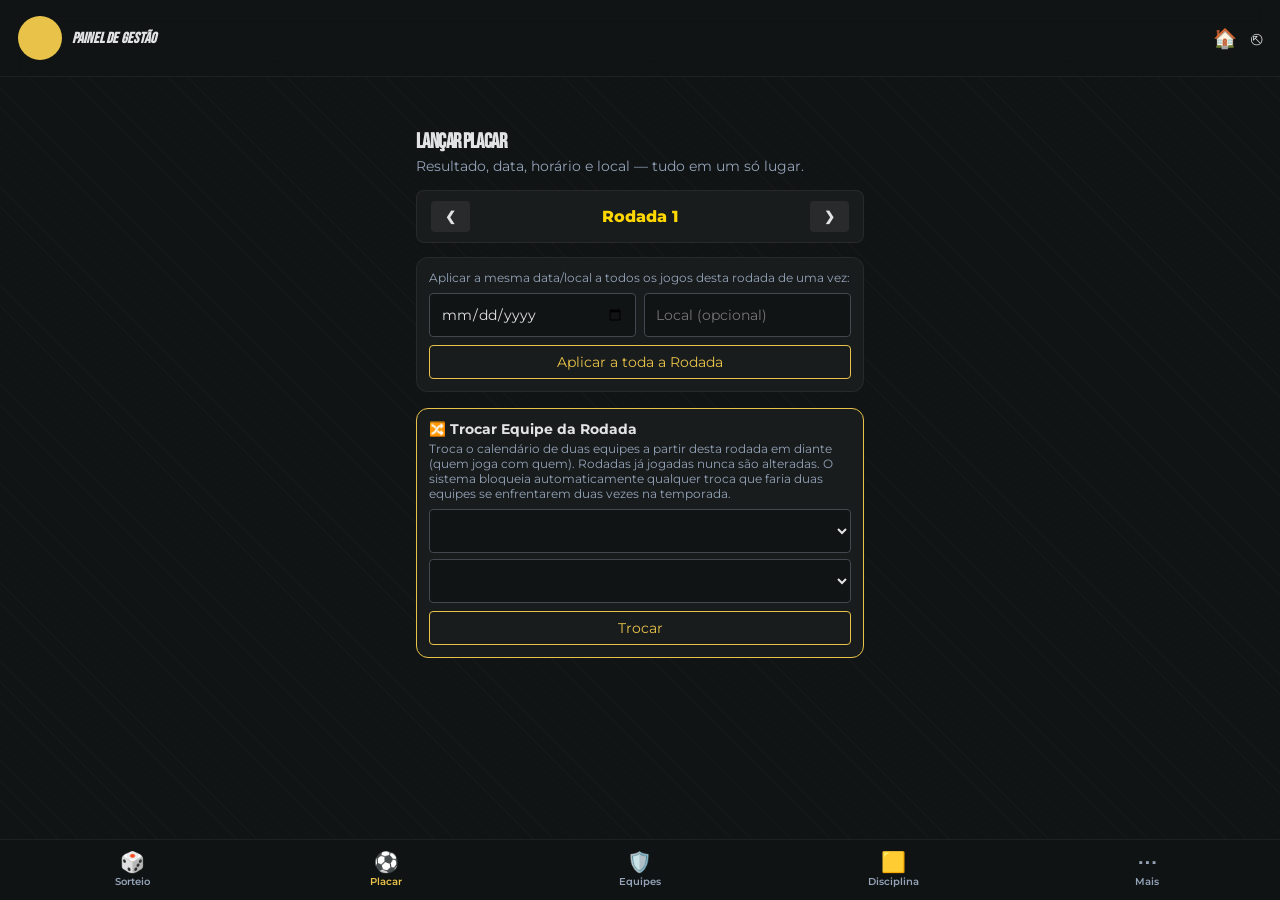
==== commit 8fe1daac: "atualização" ====
--- a/admin.html
+++ b/admin.html
@@ -7,6 +7,8 @@
   <link rel="manifest" href="/manifest.json">
   <meta name="theme-color" content="#111415">
   <meta name="apple-mobile-web-app-capable" content="yes">
+  <link rel="preconnect" href="https://i.ibb.co" crossorigin>
+  <link rel="dns-prefetch" href="https://i.ibb.co">
   <link rel="stylesheet" href="style.css">
 </head>
 <body>
@@ -114,6 +116,16 @@
           <input type="text" id="bulk-round-local" class="form-control" placeholder="Local (opcional)">
         </div>
         <button class="btn-secondary" style="width:100%; margin-top:8px;" onclick="aplicarDataRodadaUI()">Aplicar a toda a Rodada</button>
+      </div>
+
+      <div class="card" style="padding:12px; border-color: var(--gold);">
+        <p style="font-weight:700; font-size:0.85rem; margin-bottom:4px;">🔀 Trocar Equipe da Rodada</p>
+        <p style="font-size:0.75rem; color:var(--text-muted); margin-bottom:8px;">
+          Troca o calendário de duas equipes a partir desta rodada em diante (quem joga com quem). Rodadas já jogadas nunca são alteradas. O sistema bloqueia automaticamente qualquer troca que faria duas equipes se enfrentarem duas vezes na temporada.
+        </p>
+        <select id="troca-time-x" class="form-control" style="margin-bottom:6px;"></select>
+        <select id="troca-time-y" class="form-control"></select>
+        <button class="btn-secondary" style="width:100%; margin-top:8px; border-color:var(--gold); color:var(--gold);" onclick="trocarTimesUI()">Trocar</button>
       </div>
 
       <div id="admin-matches-list"></div>
@@ -482,7 +494,7 @@
 
         <div id="wrap-penaltis" style="display:none; margin-top:14px;">
           <div style="display:grid; grid-template-columns:1fr 1fr auto auto; gap:8px; align-items:center;">
-            <select id="pen-equipe" class="form-control"></select>
+            <select id="pen-equipe" class="form-control" onchange="populateJogadoresDoSelect('pen-equipe','pen-jogador')"></select>
             <select id="pen-jogador" class="form-control"></select>
             <input type="number" id="pen-ordem" class="form-control" placeholder="Ordem" style="width:70px;">
             <label style="display:flex; align-items:center; gap:4px; font-size:0.75rem;"><input type="checkbox" id="pen-convertido" checked> ✓</label>
--- a/style.css
+++ b/style.css
@@ -727,10 +727,6 @@
   border-color: var(--gold);
   animation: sorteio-roleta-pulse 0.22s ease-in-out infinite alternate;
 }
-.sorteio-roleta-shield.sorteio-girando.sorteio-tensao {
-  border-color: var(--danger-strong);
-  animation: sorteio-roleta-tensao 0.14s ease-in-out infinite;
-}
 .sorteio-roleta-shield.sorteio-revelado {
   border-color: var(--gold-bright);
   box-shadow: 0 0 40px var(--gold-glow);
@@ -739,11 +735,6 @@
 @keyframes sorteio-roleta-pulse {
   from { transform: scale(1); }
   to { transform: scale(1.035); }
-}
-@keyframes sorteio-roleta-tensao {
-  0% { transform: translateX(-3px) scale(1.02); }
-  50% { transform: translateX(3px) scale(1.06); }
-  100% { transform: translateX(-3px) scale(1.02); }
 }
 @keyframes sorteio-roleta-confirma {
   0% { transform: scale(0.9); }
@@ -1738,3 +1729,14 @@
   align-items: center;
   justify-content: center;
 }
+
+/* =====================================================================
+   IMAGENS DINÂMICAS — rede de segurança pra falha de carregamento
+   ===================================================================== */
+/* A troca de verdade acontece via onerror em cada <img> (substitui o
+   elemento por um ícone/placeholder). Isso aqui só evita o "flash" feio
+   do ícone de imagem quebrada + alt text do navegador no instante entre
+   a falha do carregamento e o onerror rodar. */
+img {
+  color: transparent;
+}
